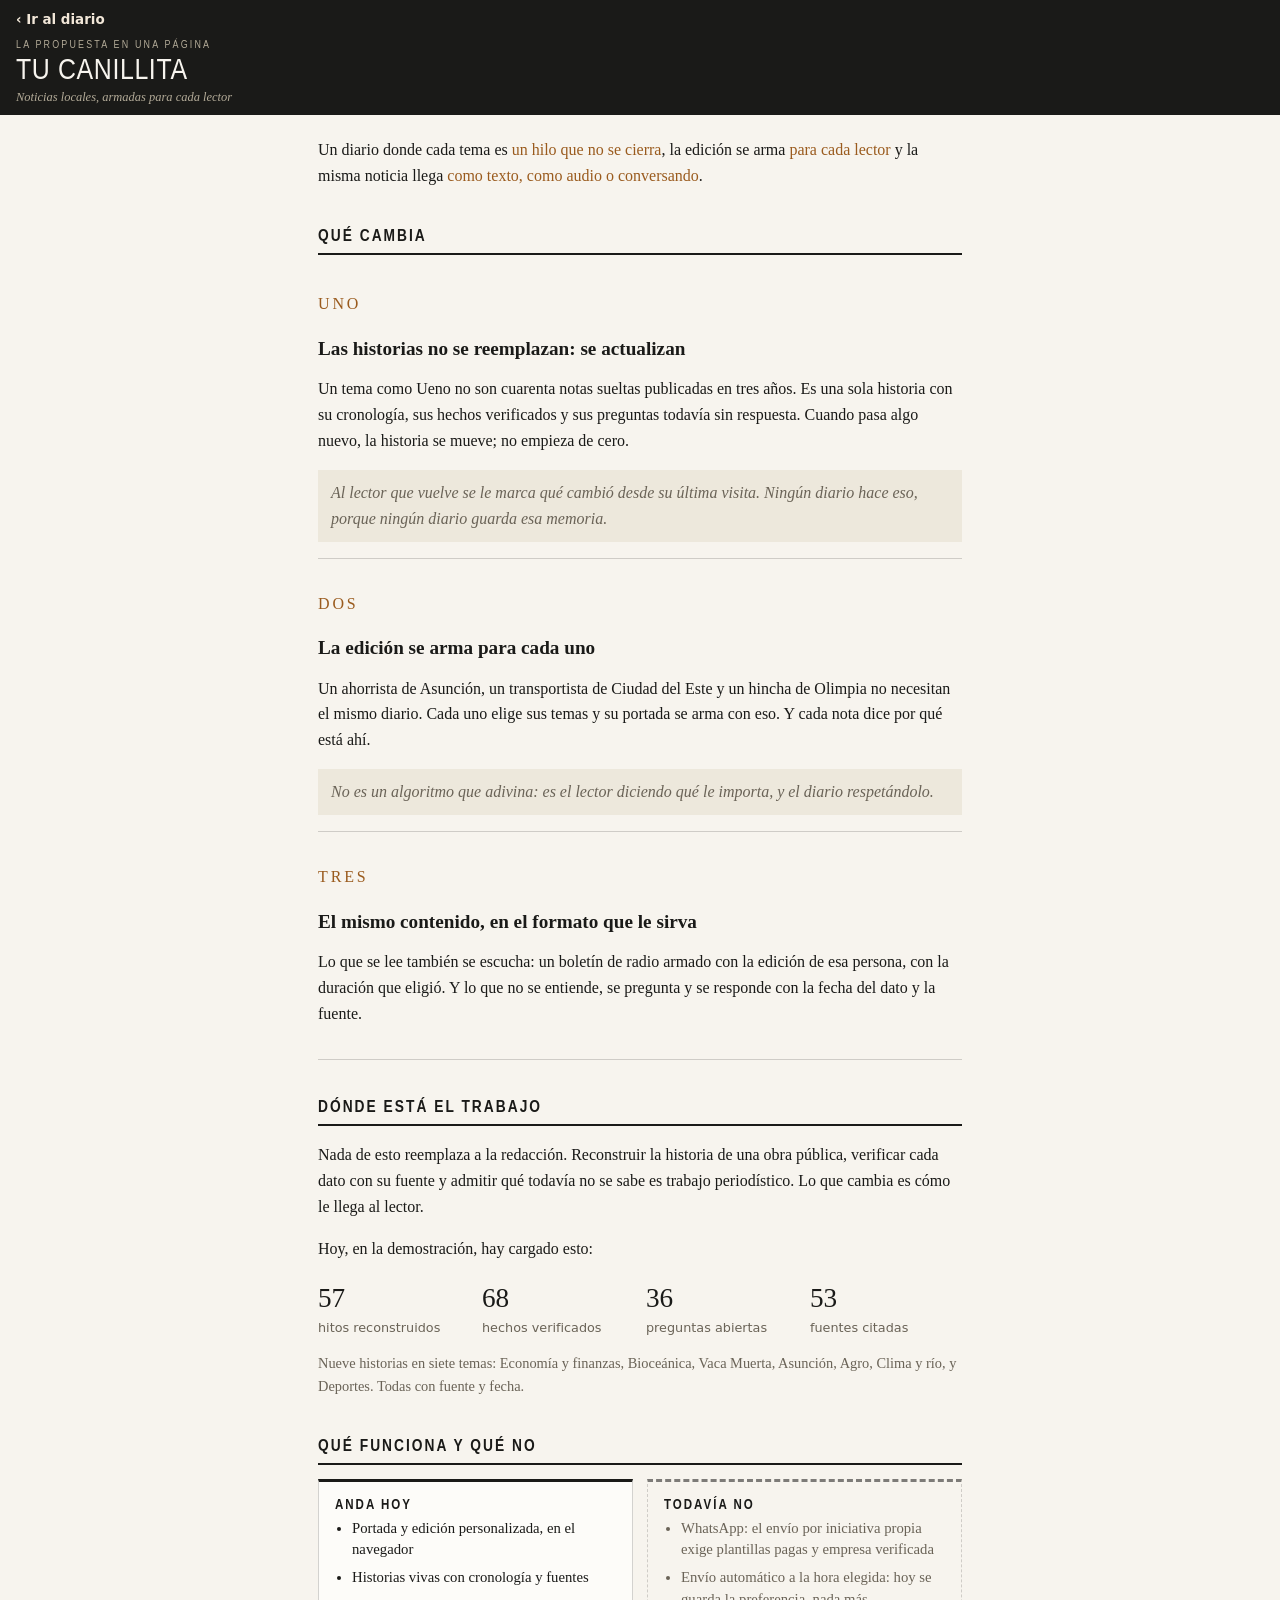
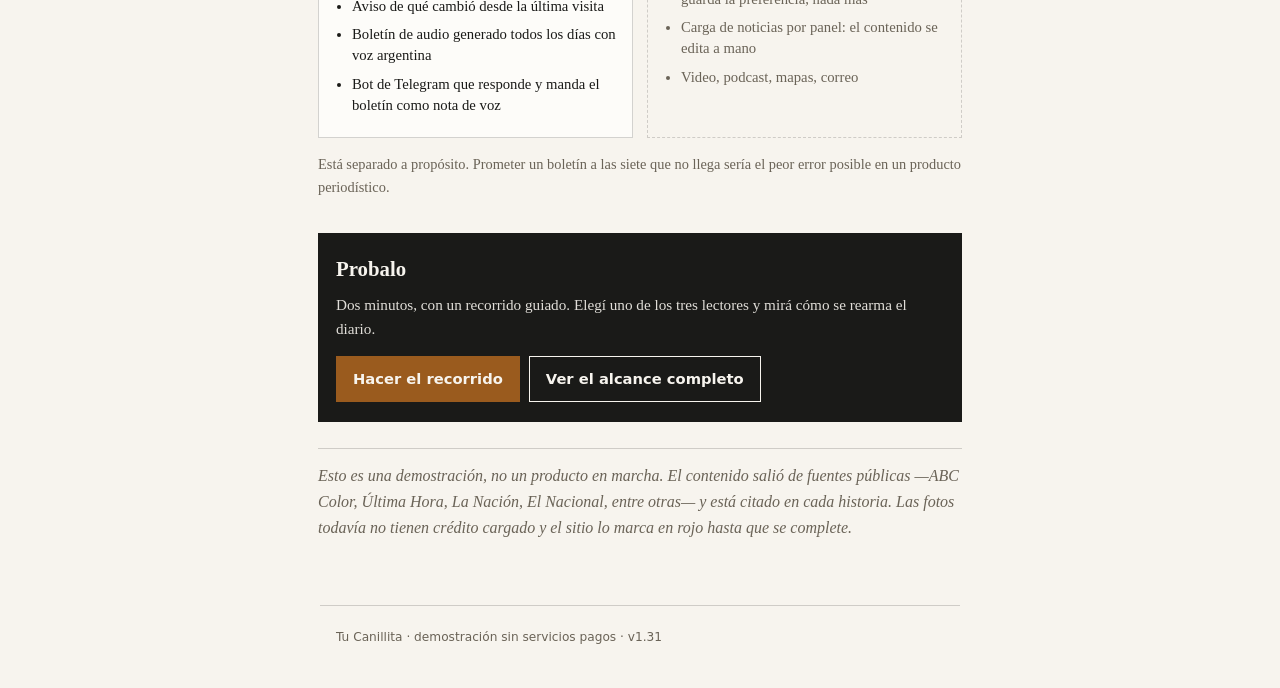
==== pages/propuesta.html @ a7ed0be4 "v1.31.0" ====
<!DOCTYPE html>
<html lang="es-PY">
<head>
  <meta charset="UTF-8">
  <meta name="viewport" content="width=device-width, initial-scale=1">
  <title>Qué es Tu Canillita · la propuesta en una página</title>
  <meta name="description" content="Un diario local donde cada tema es un hilo que sigue, la edición se arma para cada lector y la misma noticia llega como texto, audio o conversación.">
  <link rel="stylesheet" href="../css/styles.css">
  <link rel="stylesheet" href="../css/pages.css">
  <style>
    /* Estilos propios de la propuesta: es un documento, no una pantalla del diario */
    .prop { max-width: 680px; margin: 0 auto; padding: 0 18px 48px; }

    .prop__lead {
      margin: 22px 0 0;
      font-family: var(--display);
      font-size: 1.28rem;
      line-height: 1.5;
    }
    .prop__lead strong { font-weight: 400; color: var(--ocre); }

    .prop h2 {
      margin: 34px 0 4px;
      padding-bottom: 5px;
      border-bottom: 2px solid var(--tinta);
      font-family: var(--condensada);
      font-size: 1.05rem;
      letter-spacing: .12em;
      text-transform: uppercase;
    }

    .prop h3 {
      margin: 20px 0 5px;
      font-family: var(--display);
      font-size: 1.2rem;
      line-height: 1.2;
    }

    .prop p { font-family: var(--display); font-size: 1rem; line-height: 1.62; }
    .prop p.chico { font-size: .9rem; color: var(--tinta-suave); }

    /* Los tres pilares */
    .pilar { padding: 16px 0; border-bottom: 1px solid var(--linea); }
    .pilar__num {
      font-family: var(--condensada);
      font-size: .8rem; letter-spacing: .18em;
      text-transform: uppercase; color: var(--ocre);
    }
    .pilar__contra {
      margin: 8px 0 0; padding: 10px 13px;
      background: var(--papel-viejo);
      font-family: var(--display); font-style: italic;
      font-size: .92rem; line-height: 1.5; color: var(--tinta-suave);
    }

    /* Números */
    .cifras {
      display: grid; grid-template-columns: repeat(2, 1fr);
      gap: 12px; margin: 14px 0 0; padding: 0; list-style: none;
    }
    @media (min-width: 520px) { .cifras { grid-template-columns: repeat(4, 1fr); } }
    .cifras li { font-family: var(--interfaz); font-size: .8rem; color: var(--tinta-suave); }
    .cifras strong {
      display: block; font-family: var(--display);
      font-size: 1.7rem; font-weight: 400; color: var(--tinta);
    }

    /* Hoy / después */
    .estado { display: grid; gap: 14px; margin-top: 14px; }
    @media (min-width: 620px) { .estado { grid-template-columns: 1fr 1fr; } }
    .estado__col { padding: 14px 16px; border: 1px solid var(--linea); }
    .estado__col--hoy { border-top: 3px solid var(--tinta); background: var(--burbuja-in); }
    .estado__col--luego { border-top: 3px solid var(--filete); border-style: dashed; }
    .estado h3 { margin-top: 0; font-family: var(--condensada);
      font-size: .88rem; letter-spacing: .14em; text-transform: uppercase; }
    .estado ul { margin: 0; padding-left: 17px; }
    .estado li {
      margin-bottom: 7px; font-family: var(--display);
      font-size: .92rem; line-height: 1.45;
    }
    .estado--luego li { color: var(--tinta-suave); }

    /* Llamado final */
    .probar {
      margin: 34px 0 0; padding: 20px 18px;
      background: var(--tinta); color: var(--papel);
    }
    .probar h2 {
      margin: 0 0 8px; border: 0; padding: 0;
      color: var(--papel); font-size: 1.3rem;
      font-family: var(--display); letter-spacing: 0; text-transform: none;
    }
    .probar p { margin: 0 0 14px; font-size: .95rem; opacity: .9; }
    .probar__acciones { display: flex; flex-wrap: wrap; gap: 9px; }
    .probar .btn--primary { background: var(--ocre); border-color: var(--ocre); color: var(--papel); }
    .probar .btn--ghost { color: var(--papel); border-color: var(--papel); }

    .aclara {
      margin-top: 26px; padding-top: 14px;
      border-top: 1px solid var(--linea);
      font-family: var(--display); font-style: italic;
      font-size: .88rem; line-height: 1.55; color: var(--tinta-suave);
    }
  </style>
</head>
<body class="page">

  <header class="masthead">
    <a class="volver" href="../index.html">‹ Ir al diario</a>
    <p class="masthead__eyebrow">La propuesta en una página</p>
    <h1 class="masthead__title">Tu Canillita</h1>
    <p class="masthead__line">Noticias locales, armadas para cada lector</p>
  </header>

  <main class="prop">

    <p class="prop__lead">
      Un diario donde cada tema es <strong>un hilo que no se cierra</strong>,
      la edición se arma <strong>para cada lector</strong> y la misma noticia
      llega <strong>como texto, como audio o conversando</strong>.
    </p>

    <h2>Qué cambia</h2>

    <div class="pilar">
      <p class="pilar__num">Uno</p>
      <h3>Las historias no se reemplazan: se actualizan</h3>
      <p>
        Un tema como Ueno no son cuarenta notas sueltas publicadas en tres
        años. Es una sola historia con su cronología, sus hechos verificados y
        sus preguntas todavía sin respuesta. Cuando pasa algo nuevo, la
        historia se mueve; no empieza de cero.
      </p>
      <p class="pilar__contra">
        Al lector que vuelve se le marca qué cambió desde su última visita.
        Ningún diario hace eso, porque ningún diario guarda esa memoria.
      </p>
    </div>

    <div class="pilar">
      <p class="pilar__num">Dos</p>
      <h3>La edición se arma para cada uno</h3>
      <p>
        Un ahorrista de Asunción, un transportista de Ciudad del Este y un
        hincha de Olimpia no necesitan el mismo diario. Cada uno elige sus
        temas y su portada se arma con eso. Y cada nota dice por qué está ahí.
      </p>
      <p class="pilar__contra">
        No es un algoritmo que adivina: es el lector diciendo qué le importa,
        y el diario respetándolo.
      </p>
    </div>

    <div class="pilar">
      <p class="pilar__num">Tres</p>
      <h3>El mismo contenido, en el formato que le sirva</h3>
      <p>
        Lo que se lee también se escucha: un boletín de radio armado con la
        edición de esa persona, con la duración que eligió. Y lo que no se
        entiende, se pregunta y se responde con la fecha del dato y la fuente.
      </p>
    </div>

    <h2>Dónde está el trabajo</h2>
    <p>
      Nada de esto reemplaza a la redacción. Reconstruir la historia de una
      obra pública, verificar cada dato con su fuente y admitir qué todavía no
      se sabe es trabajo periodístico. Lo que cambia es cómo le llega al lector.
    </p>
    <p>Hoy, en la demostración, hay cargado esto:</p>
    <ul class="cifras">
      <li><strong>57</strong>hitos reconstruidos</li>
      <li><strong>68</strong>hechos verificados</li>
      <li><strong>36</strong>preguntas abiertas</li>
      <li><strong>53</strong>fuentes citadas</li>
    </ul>
    <p class="chico">
      Nueve historias en siete temas: Economía y finanzas, Bioceánica, Vaca
      Muerta, Asunción, Agro, Clima y río, y Deportes. Todas con fuente y
      fecha.
    </p>

    <h2>Qué funciona y qué no</h2>
    <div class="estado">
      <div class="estado__col estado__col--hoy">
        <h3>Anda hoy</h3>
        <ul>
          <li>Portada y edición personalizada, en el navegador</li>
          <li>Historias vivas con cronología y fuentes</li>
          <li>Aviso de qué cambió desde la última visita</li>
          <li>Boletín de audio generado todos los días con voz argentina</li>
          <li>Bot de Telegram que responde y manda el boletín como nota de voz</li>
        </ul>
      </div>
      <div class="estado__col estado__col--luego estado--luego">
        <h3>Todavía no</h3>
        <ul>
          <li>WhatsApp: el envío por iniciativa propia exige plantillas pagas y empresa verificada</li>
          <li>Envío automático a la hora elegida: hoy se guarda la preferencia, nada más</li>
          <li>Carga de noticias por panel: el contenido se edita a mano</li>
          <li>Video, podcast, mapas, correo</li>
        </ul>
      </div>
    </div>
    <p class="chico">
      Está separado a propósito. Prometer un boletín a las siete que no llega
      sería el peor error posible en un producto periodístico.
    </p>

    <section class="probar">
      <h2>Probalo</h2>
      <p>
        Dos minutos, con un recorrido guiado. Elegí uno de los tres lectores y
        mirá cómo se rearma el diario.
      </p>
      <div class="probar__acciones">
        <a class="btn btn--primary" href="../index.html?demo=1">Hacer el recorrido</a>
        <a class="btn btn--ghost" href="vision.html">Ver el alcance completo</a>
      </div>
    </section>

    <p class="aclara">
      Esto es una demostración, no un producto en marcha. El contenido salió de
      fuentes públicas —ABC Color, Última Hora, La Nación, El Nacional, entre
      otras— y está citado en cada historia. Las fotos todavía no tienen
      crédito cargado y el sitio lo marca en rojo hasta que se complete.
    </p>

  </main>

  <footer class="page__foot">
    <p>Tu Canillita · demostración sin servicios pagos · <span id="version-label"></span></p>
  </footer>

  <script src="../js/version.js"></script>
  <script>
    var el = document.getElementById('version-label');
    if (el && window.Canillita && Canillita.versionLabel) el.textContent = Canillita.versionLabel();
  </script>
</body>
</html>
---- css/styles.css ----
/*
 * styles.css — Tu Canillita
 * ---------------------------------
 * Mobile first. Identidad de diario de provincia: chapa en negativo, filetes
 * horizontales, volantas en recuadro y el ocre de las bardas como acento.
 * El canal se sugiere, no se copia: colores y tipografías propias.
 *
 * Tokens en :root — cambiar acá cambia todo.
 */

:root {
  /* Color — tinta sobre papel, con el ocre de las bardas como único acento */
  --tinta:        #1A1A18;
  --tinta-suave:  #6A6357;
  --papel:        #F7F4EE;
  --papel-viejo:  #EDE8DC;
  --burbuja-in:   #FDFCF9;
  --burbuja-out:  #E7DFCE;
  --ocre:         #9A5B1E;
  --ocre-claro:   #F2E7D8;
  --destacado:    #EBD9B4;
  --rojo:         #8C1D18;

  /* Señal: se usa SOLO para "esto cambió". Si aparece en otro lado pierde el
     significado, que es exactamente lo que le pasó al ocre. */
  --senal:        #0E4C5C;
  --senal-vivo:   #37D0E8;
  --senal-suave:  #8FD8E6;
  --senal-papel:  #EAF6F8;
  /* Tonos que estaban escritos a mano en el resto de la hoja */
  --tinta-clara:  #B3AB98;
  --ocre-vivo:    #C9922B;
  --ocre-hondo:   #7C4818;
  --ocre-papel:   #FBF0D8;
  --rojo-papel:   #FBEDEB;
  --rojo-hondo:   #7A2018;
  --senal-honda:  #0A3A46;
  --papel-tenue:  #F2F0EB;

  /* Acento del ecosistema. En el tema propio no se usa. */
  --marca:        transparent;
  --marca-papel:  transparent;

  --linea:        rgba(26, 26, 24, .18);
  --filete:       rgba(26, 26, 24, .55);

  /* Tipografía: serifa para leer, condensada para la chapa y las volantas */
  --display:    Georgia, "Iowan Old Style", "Times New Roman", serif;
  --condensada: "Arial Narrow", "Roboto Condensed", "Liberation Sans Narrow",
                "Helvetica Neue", Arial, sans-serif;
  --texto:      Georgia, "Iowan Old Style", "Times New Roman", serif;
  --interfaz:   system-ui, -apple-system, "Segoe UI", Roboto, Arial, sans-serif;

  /* Un diario no tiene esquinas redondeadas */
  --radio: 2px;
  --gap: 12px;
  --ancho: 480px;
}

* { box-sizing: border-box; }

html, body {
  margin: 0;
  padding: 0;
}

body {
  background: var(--papel);
  color: var(--tinta);
  font-family: var(--interfaz);
  font-size: 16px;
  line-height: 1.5;
  -webkit-text-size-adjust: 100%;
}

.visually-hidden {
  position: absolute;
  width: 1px; height: 1px;
  padding: 0; margin: -1px;
  overflow: hidden; clip: rect(0 0 0 0);
  white-space: nowrap; border: 0;
}

/* Foco visible siempre: requisito de accesibilidad básica */
:focus-visible {
  outline: 3px solid var(--destacado);
  outline-offset: 2px;
}

/* ------------------------------------------------------------- cabecera */

/* La chapa va en negativo, como el cabezal impreso de un diario local */
.masthead {
  padding: 10px 16px 8px;
  background: var(--tinta);
  color: var(--papel);
}

.masthead__eyebrow {
  margin: 0;
  font-family: var(--condensada);
  font-size: .68rem;
  letter-spacing: .2em;
  text-transform: uppercase;
  color: var(--tinta-clara);
}

.masthead__title {
  margin: 1px 0 0;
  font-family: var(--condensada);
  /* font-stretch ayuda donde la variante estrecha existe pero no tiene nombre */
  font-stretch: 87.5%;
  font-size: clamp(1.45rem, 6.4vw, 1.9rem);
  font-weight: 400;
  letter-spacing: .02em;
  line-height: 1.05;
  text-transform: uppercase;
}

.masthead__line {
  margin: 3px 0 0;
  font-family: var(--display);
  font-size: .78rem;
  font-style: italic;
  color: var(--tinta-clara);
}

/* Fecha y edición, entre filetes: el corondel del diario */
.dateline {
  display: flex;
  justify-content: space-between;
  gap: 10px;
  max-width: var(--ancho);
  margin: 0 auto;
  padding: 6px 16px;
  border-bottom: 2px solid var(--tinta);
  font-family: var(--interfaz);
  font-size: .76rem;
  color: var(--tinta-suave);
}

/*
 * Edición Grupo América.
 *
 * No es otra hoja de estilos ni otra aplicación: solo cambian el acento y el
 * negro exacto. El ocre sigue siendo el color de Tu Canillita; el rojo
 * aparece únicamente donde habla el ecosistema: procedencia, marcas y el
 * esquema de integración.
 *
 * OJO con el rojo: está medido sobre el logotipo de Tu Canillita que viene en
 * la presentación del directorio (mediana de 11.331 píxeles plenos), no sobre
 * el manual de marca de Grupo América, que todavía no tenemos. Si el grupo
 * manda su logotipo o su guía, esta línea es lo único que hay que cambiar.
 *
 * Contraste medido: 5,60:1 sobre blanco, 5,28:1 sobre el papel y 5,60:1 con
 * blanco encima; pasa AA en los dos sentidos. Sobre el negro de la chapa baja,
 * y por eso ahí se usa solo en separadores y filetes, nunca en texto chico.
 */
:root[data-tema="grupo"] {
  --tinta:        #16161A;   /* el negro de la cabecera */
  --marca:        #D00D16;   /* el rojo del logotipo, medido */
  --marca-papel:  #FBECEC;   /* el mismo rojo al 8% */
  --senal:        #1F3A5F;   /* azul de apoyo, para lo que cambió */
  --senal-vivo:   #3F7CB0;
  --senal-suave:  #A3C2DC;
  --senal-papel:  #EDF3F9;
  --linea:        rgba(22, 22, 26, .18);
  --filete:       rgba(22, 22, 26, .55);
}

/*
 * El ocre sigue siendo el acento y acá no se cambia de raíz: teñir --ocre de
 * rojo se llevaría puestas la cronología, los números y las pestañas, que ya
 * funcionan como están.
 *
 * La excepción es el lector elegido. Es lo único de esa pantalla que queda
 * pintado con el color de la otra identidad, y se nota: la cabecera dice rojo
 * y el botón activo contesta marrón.
 */
:root[data-tema="grupo"] .persona.is-activa {
  background: var(--marca);
  border-color: var(--marca);
}

/* --------------------------------------------------------------- página */

.stage {
  max-width: var(--ancho);
  margin: 0 auto;
  padding: 16px 12px 32px;
}

/* ------------------------------------------------------------- teléfono */

.phone {
  display: flex;
  flex-direction: column;
  background: var(--papel-viejo);
  border: 1px solid var(--filete);
  overflow: hidden;
}

.phone__bar {
  display: flex;
  align-items: center;
  gap: 10px;
  padding: 9px 12px;
  background: var(--tinta);
  color: var(--papel);
}

.phone__avatar {
  width: 36px; height: 36px;
  flex: 0 0 36px;
  display: grid;
  place-items: center;
  background: var(--ocre);
  color: var(--papel);
  font-family: var(--condensada);
  font-size: .9rem;
  letter-spacing: .05em;
}

.phone__id { min-width: 0; }

.phone__name {
  margin: 0;
  font-family: var(--condensada);
  font-stretch: 87.5%;
  font-size: .98rem;
  letter-spacing: .04em;
  text-transform: uppercase;
}

.phone__status {
  margin: 0;
  font-family: var(--display);
  font-size: .72rem;
  font-style: italic;
  color: var(--tinta-clara);
}

/* Nota del editor, no cartel de advertencia */
.phone__disclaimer {
  margin: 0;
  padding: 5px 12px;
  background: var(--papel);
  border-bottom: 1px solid var(--filete);
  font-family: var(--condensada);
  font-size: .7rem;
  letter-spacing: .1em;
  text-transform: uppercase;
  text-align: center;
  color: var(--tinta-suave);
}

/* ----------------------------------------------------------- mensajería */

.chat-log {
  height: clamp(280px, 46vh, 520px);
  overflow-y: auto;
  padding: 12px;
  display: flex;
  flex-direction: column;
  gap: 10px;
  scroll-behavior: smooth;
}

.msg {
  display: flex;
  max-width: 92%;
}

.msg--in  { align-self: flex-start; }
.msg--out { align-self: flex-end; max-width: 82%; }

/* El agente habla desde el papel: sin globo de color, con filete */
.bubble {
  position: relative;
  padding: 10px 12px 22px;
  background: var(--burbuja-in);
  border: 1px solid var(--linea);
  border-top: 2px solid var(--tinta);
  font-family: var(--display);
  font-size: .95rem;
  line-height: 1.55;
  word-wrap: break-word;
}

/* El lector, en el margen: recuadro simple sin filete superior */
.msg--out .bubble {
  background: var(--burbuja-out);
  border: 1px solid var(--linea);
  border-top: 1px solid var(--linea);
  font-family: var(--interfaz);
  font-size: .9rem;
}

.bubble__text strong {
  font-family: var(--condensada);
  font-weight: 400;
  font-size: 1.06em;
  letter-spacing: .02em;
  text-transform: uppercase;
}

.bubble__text em {
  font-style: italic;
  color: var(--tinta-suave);
}

.bubble time {
  position: absolute;
  right: 10px;
  bottom: 6px;
  font-family: var(--condensada);
  font-size: .68rem;
  letter-spacing: .06em;
  color: var(--tinta-suave);
}

/* Guion de radio: se lee como texto aunque no haya voz */
.msg--script .bubble {
  background: var(--ocre-claro);
  border-top-color: var(--ocre);
}

.bubble__tag {
  font-family: var(--condensada);
  font-size: .68rem;
  letter-spacing: .16em;
  text-transform: uppercase;
  color: var(--ocre);
  margin-bottom: 6px;
}

/* Enlaces a la edición: pie de nota, no botón de app */
.bubble__links {
  display: flex;
  flex-direction: column;
  gap: 0;
  margin-top: 10px;
  border-top: 1px solid var(--linea);
}

.bubble__link {
  display: block;
  padding: 9px 0;
  border-bottom: 1px solid var(--linea);
  color: var(--ocre);
  font-family: var(--interfaz);
  font-size: .88rem;
  font-weight: 600;
  text-decoration: none;
}

.bubble__link:last-child { border-bottom: 0; }
.bubble__link:hover { color: var(--tinta); }

/* Mensaje de audio: reproductor + guion siempre visible */
.msg--audio .bubble {
  background: var(--ocre-claro);
  border-top-color: var(--ocre);
}

.audio {
  display: flex;
  align-items: center;
  gap: 10px;
  padding-bottom: 10px;
  border-bottom: 1px solid var(--linea);
}

.audio__play,
.audio__stop {
  flex: 0 0 auto;
  width: 42px; height: 42px;
  border: 0;
  border-radius: 0;
  background: var(--ocre);
  color: var(--papel);
  font-size: .95rem;
  cursor: pointer;
}

.audio__stop {
  width: 36px; height: 36px;
  background: transparent;
  border: 1px solid var(--tinta-suave);
  color: var(--tinta-suave);
  font-size: .7rem;
}

.audio__info {
  flex: 1;
  min-width: 0;
  display: flex;
  flex-direction: column;
}

.audio__title {
  font-family: var(--condensada);
  font-size: .95rem;
  letter-spacing: .06em;
  text-transform: uppercase;
}
.audio__state {
  font-family: var(--interfaz);
  font-size: .72rem;
  color: var(--tinta-suave);
}

.msg--audio .guion__texto { padding-top: 10px; }

.msg--audio .guion__linea {
  margin: 0 0 10px;
  padding: 2px 6px;
  border-radius: 4px;
  font-family: var(--display);
  font-size: .92rem;
  line-height: 1.6;
  transition: background .2s ease;
}

/* La línea que se está diciendo en voz alta */
.guion__linea.is-speaking {
  background: var(--destacado);
  box-shadow: -4px 0 0 var(--ocre);
}

/* Fecha del dato y fuentes: parte del contrato de confianza */
.meta {
  margin-top: 10px;
  font-family: var(--interfaz);
  font-size: .75rem;
  color: var(--tinta-suave);
}

.sources {
  margin-top: 10px;
  padding-top: 8px;
  border-top: 1px solid var(--filete);
  display: flex;
  flex-direction: column;
  gap: 3px;
}

.sources__label {
  font-family: var(--condensada);
  font-size: .68rem;
  letter-spacing: .18em;
  text-transform: uppercase;
  color: var(--tinta-suave);
}

.sources a,
.sources span:not(.sources__label) {
  font-family: var(--interfaz);
  font-size: .76rem;
  color: var(--ocre);
  text-decoration: underline;
  text-underline-offset: 2px;
}

/* Indicador de escritura */
.bubble--typing {
  display: flex;
  gap: 4px;
  padding: 12px 14px;
  background: var(--burbuja-in);
}

.bubble--typing span {
  width: 7px; height: 7px;
  border-radius: 50%;
  background: var(--tinta-suave);
  opacity: .45;
  animation: blink 1.1s infinite ease-in-out;
}

.bubble--typing span:nth-child(2) { animation-delay: .18s; }
.bubble--typing span:nth-child(3) { animation-delay: .36s; }

@keyframes blink {
  0%, 60%, 100% { opacity: .25; transform: translateY(0); }
  30%           { opacity: .9;  transform: translateY(-3px); }
}

/* --------------------------------------------------- respuestas rápidas */

.quick-replies {
  display: flex;
  flex-wrap: wrap;
  gap: 8px;
  padding: 10px 12px;
  /* Con menús largos la zona crecía demasiado: se limita y hace scroll */
  max-height: 148px;
  overflow-y: auto;
  background: var(--papel-viejo);
  border-top: 1px solid var(--linea);
}

/* Botones de sección, como los recuadros de una portada */
.quick {
  min-height: 44px;
  padding: 8px 13px;
  border: 1px solid var(--filete);
  border-radius: 0;
  background: var(--burbuja-in);
  color: var(--tinta);
  font-family: var(--interfaz);
  font-size: .88rem;
  cursor: pointer;
}

/* display:flex le gana al atributo hidden si no lo decimos explícitamente */
.quick-replies[hidden] { display: none; }

.quick:hover { background: var(--ocre); border-color: var(--ocre); color: var(--papel); }
.quick:active { transform: translateY(1px); }

/* ------------------------------------------------------------ redactor */

.composer {
  display: flex;
  gap: 8px;
  padding: 10px 12px;
  background: var(--papel);
  border-top: 1px solid var(--linea);
}

.composer__input {
  flex: 1;
  min-width: 0;
  min-height: 46px;
  padding: 10px 12px;
  border: 1px solid var(--filete);
  border-radius: 0;
  background: var(--burbuja-in);
  font-family: var(--interfaz);
  font-size: 1rem;
  color: var(--tinta);
}

.composer__send {
  width: 46px; height: 46px;
  flex: 0 0 46px;
  border: 0;
  border-radius: 0;
  background: var(--tinta);
  color: var(--papel);
  font-size: 1.05rem;
  cursor: pointer;
}

.composer__send:hover { background: var(--ocre-hondo); }

/* Mientras el agente escribe, el redactor se ve apagado */
.composer__input:disabled { background: var(--papel-tenue); color: var(--tinta-suave); }
.composer__send:disabled { background: var(--tinta-suave); cursor: default; }

/* --------------------------------------------------------------- notas */

.notes {
  margin-top: 20px;
  padding: 14px 16px;
  background: var(--burbuja-in);
  border: 1px solid var(--filete);
}

.notes__title {
  margin: 0 0 8px;
  padding-bottom: 6px;
  border-bottom: 1px solid var(--filete);
  font-family: var(--condensada);
  font-size: 1rem;
  letter-spacing: .1em;
  text-transform: uppercase;
}

.notes__list {
  margin: 0;
  padding-left: 18px;
  font-family: var(--display);
  font-size: .92rem;
  line-height: 1.5;
  color: var(--tinta-suave);
}

.notes__list li { margin-bottom: 5px; }

.notes__links {
  display: flex;
  flex-direction: column;
  gap: 6px;
  margin: 14px 0 0;
}

.notes__links a {
  font-family: var(--interfaz);
  font-size: .88rem;
  font-weight: 600;
  color: var(--ocre);
  text-decoration: none;
}

.notes__links a:hover { text-decoration: underline; }

.notes__foot {
  margin: 12px 0 0;
  padding-top: 10px;
  border-top: 1px solid var(--linea);
  font-size: .74rem;
  color: var(--tinta-suave);
}

.notes__source { display: block; margin-top: 2px; }

/* ------------------------------------------------------- pantalla ancha */

@media (min-width: 900px) {
  .stage {
    max-width: 940px;
    display: grid;
    grid-template-columns: minmax(0, 1fr) 300px;
    gap: 24px;
    align-items: start;
    padding-top: 24px;
  }
  .notes { margin-top: 0; position: sticky; top: 24px; }
  .chat-log { height: 66vh; }
}

/* --------------------------------------------------------- accesibilidad */

@media (prefers-reduced-motion: reduce) {
  * { animation-duration: .001ms !important; animation-iteration-count: 1 !important; }
  .chat-log { scroll-behavior: auto; }
}

/* --------------------------------------------- escuchar una respuesta */

.msg--clip { max-width: 88%; }

.clip {
  display: flex;
  align-items: center;
  gap: 10px;
  padding: 8px 12px 8px 8px;
  border: 1px solid var(--linea);
  border-left: 4px solid var(--ocre);
  background: var(--burbuja-in);
}

.clip__play {
  flex: 0 0 auto;
  width: 34px; height: 34px;
  border: 0;
  border-radius: 0;
  background: var(--ocre);
  color: var(--papel);
  font-size: .8rem;
  cursor: pointer;
}

.clip__label {
  font-family: var(--interfaz);
  font-size: .86rem;
  color: var(--tinta);
}

/* La chapa dentro de las páginas lleva el enlace de vuelta arriba */
.masthead .volver {
  display: block;
  margin-bottom: 6px;
  color: var(--ocre-claro);
}

/* --------------------------------------------------- barra de secciones */

/* Acceso permanente a la edición y a la historia, como las secciones
   de la portada de un diario. No depende de ningún botón del chat. */
.secciones {
  display: flex;
  gap: 18px;
  max-width: var(--ancho);
  margin: 0 auto;
  padding: 8px 16px;
  border-bottom: 1px solid var(--filete);
}

.secciones a {
  font-family: var(--interfaz);
  font-size: .92rem;
  font-weight: 600;
  color: var(--tinta);
  text-decoration: none;
  border-bottom: 2px solid transparent;
  padding-bottom: 2px;
}

.secciones a:hover { border-bottom-color: var(--ocre); color: var(--ocre); }

/* El canal real, a la vista dentro del simulador */
.phone__disclaimer a {
  color: var(--ocre);
  font-weight: 600;
}
---- css/pages.css ----
/*
 * pages.css — edición personalizada e historia viva
 * -------------------------------------------------
 * Usa los tokens de styles.css. Acá va solo lo propio de las páginas largas.
 *
 * Criterio de diario de provincia: chapa en negativo, filetes horizontales,
 * volantas en recuadro ocre y todo el texto de lectura en serifa. El estado de
 * cada tramo se lee de un vistazo sin depender únicamente del color.
 */

.page {
  background: var(--papel);
}

.page__body {
  max-width: 640px;
  margin: 0 auto;
  padding: 0 16px 40px;
}

.page__foot {
  max-width: 640px;
  margin: 0 auto;
  padding: 20px 16px 40px;
  border-top: 1px solid var(--linea);
  font-size: .76rem;
  color: var(--tinta-suave);
}

.page__foot p { margin: 2px 0; }

.volver {
  display: inline-block;
  margin-bottom: 12px;
  font-size: .84rem;
  font-weight: 600;
  color: var(--ocre);
  text-decoration: none;
}

.volver:hover { text-decoration: underline; }

/* --------------------------------------------------- cabecera de edición */

.edicion-head {
  padding: 0 0 14px;
  border-bottom: 2px solid var(--tinta);
}

.edicion-head > * {
  max-width: 640px;
  margin-left: auto;
  margin-right: auto;
  padding-left: 16px;
  padding-right: 16px;
}

.edicion-head .volver { display: block; padding-top: 10px; }

.edicion-head__saludo {
  margin: 12px auto 4px;
  font-family: var(--display);
  font-style: italic;
  font-size: 1.15rem;
  color: var(--tinta-suave);
}

.edicion-head__meta {
  margin: 0 auto;
  font-family: var(--interfaz);
  font-size: .82rem;
  color: var(--tinta-suave);
}

.edicion-head__intereses {
  margin: 12px auto 0;
  font-family: var(--interfaz);
  font-size: .84rem;
  color: var(--tinta-suave);
}

.tag {
  display: inline-block;
  margin: 2px 0 2px 6px;
  padding: 3px 9px;
  border: 1px solid var(--filete);
  background: transparent;
  color: var(--tinta);
  font-weight: 600;
}

/* ----------------------------------------------- cabecera historia viva */

.viva-head {
  padding: 18px 16px 22px;
  background: var(--tinta);
  color: var(--papel);
}

.viva-head > * {
  max-width: 640px;
  margin-left: auto;
  margin-right: auto;
}

.viva-head .volver { color: var(--destacado); display: block; }

.viva-head__eyebrow {
  margin: 10px auto 0;
  font-family: var(--condensada);
  font-size: .72rem;
  letter-spacing: .2em;
  text-transform: uppercase;
  color: var(--ocre-claro);
}

.viva-head__titulo {
  margin: 4px auto 6px;
  font-family: var(--condensada);
  font-stretch: 87.5%;
  font-size: clamp(2rem, 10vw, 2.8rem);
  letter-spacing: .02em;
  text-transform: uppercase;
  line-height: 1;
}

.viva-head__bajada {
  margin: 0 auto;
  font-family: var(--display);
  font-style: italic;
  font-size: 1.05rem;
  line-height: 1.45;
  opacity: .92;
}

.viva-head__meta {
  margin: 10px auto 0;
  font-size: .76rem;
  opacity: .7;
}

.viva-head__acciones {
  display: flex;
  flex-wrap: wrap;
  gap: 8px;
  margin-top: 16px;
}

/* Índice pegajoso: la historia es larga */
.indice {
  position: sticky;
  top: 0;
  z-index: 5;
  display: flex;
  gap: 4px;
  overflow-x: auto;
  padding: 8px 16px;
  background: var(--papel);
  border-bottom: 1px solid var(--linea);
}

.indice a {
  flex: 0 0 auto;
  padding: 7px 10px;
  border-radius: 0;
  font-family: var(--interfaz);
  font-size: .88rem;
  font-weight: 600;
  color: var(--tinta-suave);
  text-decoration: none;
  white-space: nowrap;
}

.indice a:hover { background: var(--ocre-claro); color: var(--ocre); }

/* -------------------------------------------------------------- bloques */

.bloque {
  padding: 26px 0;
  border-bottom: 1px solid var(--linea);
  scroll-margin-top: 56px;
}

.bloque__titulo {
  margin: 0 0 10px;
  padding-bottom: 5px;
  border-bottom: 2px solid var(--tinta);
  font-family: var(--condensada);
  font-size: 1.05rem;
  letter-spacing: .12em;
  text-transform: uppercase;
  line-height: 1.2;
}

.bloque__sub {
  margin: 22px 0 10px;
  font-family: var(--condensada);
  font-size: .88rem;
  letter-spacing: .1em;
  text-transform: uppercase;
  color: var(--tinta-suave);
}

.bloque__bajada {
  margin: 0 0 14px;
  font-size: .9rem;
  color: var(--tinta-suave);
}

/* --------------------------------------------------------------- notas */

.nota {
  padding: 24px 0;
  border-bottom: 1px solid var(--linea);
}

.nota--principal .nota__titulo { font-size: 1.75rem; }

/* La volanta va en recuadro ocre, como el rótulo de sección impreso */
/* La volanta va en texto, no en recuadro: el ocre relleno se repetía tanto
   que había dejado de ser un acento */
.nota__eyebrow {
  display: block;
  margin: 0 0 5px;
  padding: 0;
  color: var(--ocre);
  font-family: var(--condensada);
  font-size: .78rem;
  letter-spacing: .16em;
  text-transform: uppercase;
}

.nota__titulo {
  margin: 0 0 6px;
  font-family: var(--display);
  font-size: 1.45rem;
  line-height: 1.14;
}

.nota__bajada {
  margin: 0 0 10px;
  font-family: var(--display);
  font-style: italic;
  font-size: 1rem;
  color: var(--tinta-suave);
}

.nota__lectura {
  margin: 0 0 12px;
  font-family: var(--interfaz);
  font-size: .78rem;
  color: var(--tinta-suave);
}

.nota__resumen {
  margin: 0 0 14px;
  font-family: var(--display);
  font-size: 1.02rem;
  line-height: 1.65;
}

.nota__acciones {
  display: flex;
  flex-wrap: wrap;
  gap: 8px;
  margin-top: 14px;
}

/* Aviso de contenido ficticio: imposible de pasar por alto */
.fiction {
  margin: 0 0 12px;
  padding: 10px 12px;
  border: 1px solid var(--rojo);
  background: transparent;
  color: var(--rojo);
  font-family: var(--condensada);
  font-size: .88rem;
  letter-spacing: .04em;
}

/* ----------------------------------------------------------- desplegable */

.mas { margin-top: 6px; }

.mas__btn {
  display: inline-block;
  padding: 11px 16px;
  border: 1px solid var(--filete);
  border-radius: 0;
  background: transparent;
  color: var(--tinta);
  font-family: var(--condensada);
  font-size: .9rem;
  letter-spacing: .08em;
  text-transform: uppercase;
  cursor: pointer;
  list-style: none;
}

.mas__btn::-webkit-details-marker { display: none; }
.mas[open] .mas__btn { background: var(--tinta); border-color: var(--tinta); color: var(--papel); }

.mas__cuerpo { padding-top: 16px; }

.mas__sub {
  margin: 22px 0 8px;
  font-size: .74rem;
  letter-spacing: .16em;
  text-transform: uppercase;
  color: var(--tinta-suave);
}

/* ------------------------------------------------------------- artículo */

.article p {
  margin: 0 0 14px;
  font-family: var(--display);
  font-size: 1rem;
  line-height: 1.7;
}

.article__heading {
  margin: 24px 0 10px;
  font-family: var(--condensada);
  font-size: 1.05rem;
  letter-spacing: .08em;
  text-transform: uppercase;
}

.destacado {
  margin: 0 0 18px;
  font-family: var(--display);
  font-size: 1.15rem;
  line-height: 1.55;
}

/* Letra capitular: el gesto que dice "esto es una nota", no una pantalla */
.destacado::first-letter {
  float: left;
  margin: 4px 7px 0 0;
  font-size: 3.1rem;
  line-height: .8;
  color: var(--ocre);
}

.importa {
  margin: 18px 0;
  padding: 14px 16px;
  background: var(--ocre-claro);
  border-left: 4px solid var(--ocre);
  border-radius: 0;
}

.importa h3 {
  margin: 0 0 6px;
  font-family: var(--condensada);
  font-size: .8rem;
  letter-spacing: .16em;
  text-transform: uppercase;
  color: var(--ocre);
}

.importa p { margin: 0; font-size: .94rem; line-height: 1.6; }

/* --------------------------------------------- qué sabemos / qué falta */

.saber {
  display: grid;
  gap: 14px;
  margin: 18px 0;
}

.saber__col {
  padding: 14px 16px;
  background: var(--burbuja-in);
  border: 1px solid var(--linea);
  border-top: 3px solid var(--tinta);
  border-radius: 0;
}

.saber__col h3 {
  margin: 0 0 10px;
  font-family: var(--condensada);
  font-size: .82rem;
  letter-spacing: .16em;
  text-transform: uppercase;
  color: var(--tinta);
}

.facts {
  margin: 0;
  padding: 0;
  list-style: none;
}

.facts li {
  position: relative;
  margin-bottom: 12px;
  padding-left: 24px;
  font-size: .92rem;
  line-height: 1.55;
}

.facts li::before {
  position: absolute;
  left: 0;
  top: 0;
  font-size: .95rem;
}

.facts--confirmed li::before { content: "✔"; color: var(--ocre); }
.facts--pending li::before { content: "?"; color: var(--rojo); font-weight: 700; }

.fact__date {
  display: block;
  margin-top: 3px;
  font-size: .72rem;
  color: var(--tinta-suave);
}

/* --------------------------------------------------------------- tramos */

.tramos {
  margin: 0;
  padding: 0;
  list-style: none;
}

.tramo {
  margin-bottom: 10px;
  padding: 13px 15px;
  background: var(--burbuja-in);
  border: 1px solid var(--linea);
  border-left: 5px solid var(--tinta-suave);
  border-radius: 0;
  scroll-margin-top: 62px;
}

.tramo--done    { border-left-color: var(--ocre); }
.tramo--partial { border-left-color: var(--ocre-vivo); }
.tramo--blocked { border-left-color: var(--rojo); }

.tramo__head {
  display: flex;
  align-items: center;
  justify-content: space-between;
  gap: 10px;
  margin-bottom: 4px;
}

.tramo__name {
  margin: 0;
  font-family: var(--display);
  font-size: 1.05rem;
}

/* El texto del chip dice el estado: no depende solo del color */
.chip {
  flex: 0 0 auto;
  padding: 3px 8px;
  border-radius: 0;
  font-family: var(--interfaz);
  font-size: .74rem;
  font-weight: 600;
}

.chip--done    { background: var(--ocre-claro); color: var(--ocre); }
.chip--partial { background: var(--ocre-papel); color: var(--ocre-hondo); }
.chip--blocked { background: var(--rojo-papel); color: var(--rojo-hondo); }

.tramo__traza {
  margin: 0 0 6px;
  font-size: .8rem;
  color: var(--tinta-suave);
}

.tramo__estado {
  margin: 0;
  font-size: .9rem;
  font-weight: 600;
}

.tramo__detalle {
  margin: 8px 0 0;
  font-size: .9rem;
  line-height: 1.55;
  color: var(--tinta-suave);
}

/* ----------------------------------------------------------- cronología */

.cronologia {
  margin: 0;
  padding: 0 0 0 22px;
  list-style: none;
  border-left: 2px solid var(--linea);
}

.hito {
  position: relative;
  padding: 0 0 22px 6px;
}

.hito::before {
  content: "";
  position: absolute;
  left: -28px;
  top: 6px;
  width: 9px; height: 9px;
  background: var(--ocre);
  border: 2px solid var(--papel);
}

.hito__date {
  display: block;
  font-family: var(--interfaz);
  font-size: .76rem;
  font-weight: 600;
  color: var(--ocre);
}

.hito__title {
  margin: 3px 0 4px;
  font-family: var(--display);
  font-size: 1.02rem;
}

.hito__text {
  margin: 0;
  font-size: .9rem;
  line-height: 1.55;
}

.hito__source {
  margin: 4px 0 0;
  font-size: .72rem;
  color: var(--tinta-suave);
}

/* Un capítulo con fecha que todavía no ocurrió. El punto va hueco y el texto
   más tenue: tiene que leerse como agenda, nunca como hecho consumado.
   No se usa --senal acá: ese color significa "esto cambió" y nada más. */

.hito--proximo::before {
  background: var(--papel);
  border-color: var(--ocre);
}

.hito--proximo .hito__title,
.hito--proximo .hito__text {
  color: var(--tinta-suave);
}

.hito__pendiente {
  display: inline-block;
  margin: 2px 0 0;
  padding: 1px 6px;
  border: 1px dashed var(--tinta-clara);
  font-family: var(--interfaz);
  font-size: .66rem;
  font-weight: 600;
  letter-spacing: .04em;
  text-transform: uppercase;
  color: var(--tinta-suave);
}

/* -------------------------------------------------------------- fuentes */

.fuentes {
  margin: 0;
  padding: 0;
  list-style: none;
}

.fuente {
  padding: 10px 0;
  border-bottom: 1px solid var(--linea);
  font-family: var(--display);
  font-size: .92rem;
}

.fuente a { color: var(--tinta); text-decoration: none; }
.fuente a:hover { text-decoration: underline; }

.fuente__meta {
  display: block;
  margin-top: 2px;
  font-family: var(--interfaz);
  font-size: .78rem;
  color: var(--tinta-suave);
}

/* ------------------------------------------------------------- boletín */

.bloque--audio .btn { margin-top: 4px; }

.reproductor {
  display: flex;
  flex-wrap: wrap;
  gap: 8px;
}

.reproductor__estado {
  margin: 10px 0 0;
  font-size: .78rem;
  color: var(--tinta-suave);
}

.btn:disabled { opacity: .45; cursor: default; }

.guion__linea {
  margin: 0 0 12px;
  padding: 3px 6px;
  border-radius: 4px;
  font-family: var(--display);
  font-size: 1rem;
  line-height: 1.7;
  transition: background .2s ease;
}

/* La frase que se está diciendo en voz alta */
.guion__linea.is-speaking {
  background: var(--destacado);
  font-weight: 600;
}

.guion {
  margin-top: 16px;
  padding: 16px;
  background: var(--ocre-claro);
  border-left: 4px solid var(--ocre);
  border-radius: 0;
}

.guion__aviso {
  margin: 0 0 12px;
  font-size: .76rem;
  color: var(--tinta-suave);
}

.guion__texto p {
  margin: 0 0 12px;
  font-family: var(--display);
  font-size: 1rem;
  line-height: 1.7;
}

/* ------------------------------------------------------------ preguntar */

.ask {
  display: flex;
  gap: 8px;
  margin-bottom: 14px;
}

.ask__input {
  flex: 1;
  min-width: 0;
  min-height: 46px;
  padding: 10px 12px;
  border: 1px solid var(--filete);
  border-radius: 0;
  background: var(--burbuja-in);
  font-family: var(--interfaz);
  font-size: 1rem;
}

.ask__send {
  min-height: 46px;
  padding: 0 16px;
  border: 0;
  border-radius: 0;
  background: var(--tinta);
  color: var(--papel);
  font-family: var(--condensada);
  font-size: .92rem;
  letter-spacing: .08em;
  text-transform: uppercase;
  cursor: pointer;
}

.sugeridas {
  display: flex;
  flex-wrap: wrap;
  gap: 8px;
}

.sugerida {
  padding: 9px 13px;
  border: 1px solid var(--filete);
  border-radius: 0;
  background: var(--burbuja-in);
  color: var(--tinta);
  font-family: var(--interfaz);
  font-size: .88rem;
  text-decoration: none;
}

.sugerida:hover { background: var(--ocre); border-color: var(--ocre); color: var(--papel); }

/* -------------------------------------------------------------- botones */

.btn {
  display: inline-block;
  min-height: 44px;
  padding: 11px 16px;
  border-radius: 0;
  font-family: var(--interfaz);
  font-size: .92rem;
  font-weight: 600;
  text-decoration: none;
  cursor: pointer;
  border: 1px solid transparent;
}

.btn--primary {
  background: var(--tinta);
  color: var(--papel);
  border-color: var(--tinta);
}

.btn--primary:hover { background: var(--ocre-hondo); }

.btn--ghost {
  background: transparent;
  color: var(--ocre);
  border-color: var(--ocre);
}

.btn--ghost:hover { background: var(--ocre-claro); }

.btn--follow {
  background: transparent;
  color: var(--tinta);
  border-color: var(--tinta);
}

.btn--follow[aria-pressed="true"] {
  background: transparent;
  border-color: var(--tinta);
}

.viva-head .btn--ghost { color: var(--papel); border-color: var(--papel); }
.viva-head .btn--ghost:hover { background: rgba(247, 244, 238, .15); }

.error {
  padding: 14px 16px;
  background: var(--rojo-papel);
  border-left: 4px solid var(--rojo);
  color: var(--rojo-hondo);
}

/* --------------------------------------------------------- dos columnas */

@media (min-width: 720px) {
  .saber { grid-template-columns: 1fr 1fr; }
  .bloque__titulo { font-size: 1.5rem; }
}

/* ------------------------------------------------ velocidad de lectura */

.velocidad {
  display: flex;
  align-items: center;
  flex-wrap: wrap;
  gap: 10px;
  margin-top: 14px;
}

.velocidad__label {
  font-family: var(--interfaz);
  font-size: .8rem;
  color: var(--tinta-suave);
}

.velocidad__opciones {
  display: flex;
  gap: 6px;
}

.velocidad__btn {
  min-height: 40px;
  padding: 8px 12px;
  border: 1px solid var(--filete);
  border-radius: 0;
  background: var(--burbuja-in);
  font-family: var(--interfaz);
  font-size: .86rem;
  color: var(--tinta-suave);
  cursor: pointer;
}

.velocidad__btn.is-active {
  background: var(--tinta);
  border-color: var(--tinta);
  color: var(--papel);
}

/* La barra de secciones acompaña el ancho de lectura de las páginas */
.page .secciones {
  max-width: 640px;
}

/* Barra de escucha dentro de una nota o de un tramo */
.escuchar {
  margin: 12px 0 4px;
}

.tramo .escuchar {
  margin: 10px 0 0;
  border-left-width: 3px;
}

/* Aviso al seguir una historia: explica dónde queda */
.seguir-aviso {
  flex-basis: 100%;
  margin: 4px 0 0;
  font-family: var(--display);
  font-style: italic;
  font-size: .82rem;
  color: var(--ocre);
}

/* ==================================================== portada del diario */

/* Franja de temas: la personalización se ve antes que las noticias */
.temas {
  max-width: 640px;
  margin: 0 auto;
  padding: 10px 16px 12px;
  background: var(--papel-viejo);
  border-bottom: 1px solid var(--linea);
}

.temas__rotulo {
  margin: 0 0 7px;
  font-family: var(--interfaz);
  font-size: .78rem;
  color: var(--tinta-suave);
}

.temas__chips {
  display: flex;
  flex-wrap: wrap;
  gap: 6px;
}

.chip-tema {
  min-height: 36px;
  padding: 6px 11px;
  border: 1px solid var(--filete);
  border-radius: 0;
  background: transparent;
  color: var(--tinta-suave);
  font-family: var(--interfaz);
  font-size: .86rem;
  cursor: pointer;
}

.chip-tema.is-activo {
  background: var(--tinta);
  border-color: var(--tinta);
  color: var(--papel);
}

/* Los temas que todavía no existen se ven, pero no se pueden tocar */
.chip-tema--pronto {
  display: inline-flex;
  align-items: center;
  border-style: dashed;
  opacity: .55;
  cursor: default;
}

.temas__aviso {
  margin: 8px 0 0;
  font-family: var(--display);
  font-style: italic;
  font-size: .82rem;
  color: var(--ocre);
}

/* ------------------------------------------------------ notas de portada */

.portada-nota {
  padding: 18px 0;
  border-bottom: 1px solid var(--linea);
}

.portada-nota__titulo {
  margin: 0 0 6px;
  font-family: var(--display);
  font-size: 1.25rem;
  line-height: 1.14;
}

.portada-nota--principal .portada-nota__titulo { font-size: 1.75rem; }

.portada-nota__titulo a {
  color: var(--tinta);
  text-decoration: none;
}

.portada-nota__titulo a:hover { color: var(--ocre); }

.portada-nota__entrada {
  margin: 10px 0 0;
  font-family: var(--display);
  font-size: 1rem;
  line-height: 1.65;
}

/* La capitular es solo de la nota principal: si va en todas, pierde fuerza */
.portada-nota--principal .portada-nota__entrada::first-letter {
  float: left;
  margin: 4px 7px 0 0;
  font-size: 3rem;
  line-height: .8;
  color: var(--ocre);
}

.vacio {
  padding: 22px 0;
  font-family: var(--display);
  font-style: italic;
  color: var(--tinta-suave);
}

/* ---------------------------------------------------------- el canal --- */

.canal {
  background: var(--tinta);
  color: var(--papel);
  padding: 14px 16px;
}

.canal > * {
  max-width: 640px;
  margin-left: auto;
  margin-right: auto;
}

.canal__frase {
  margin: 0 0 10px;
  font-family: var(--display);
  font-style: italic;
  font-size: 1.1rem;
}

.canal__acciones {
  display: flex;
  flex-wrap: wrap;
  gap: 8px;
}

.canal .btn--primary {
  background: var(--ocre);
  border-color: var(--ocre);
  color: var(--papel);
}

.canal .btn--ghost {
  color: var(--papel);
  border-color: var(--papel);
}

.canal .btn--ghost:hover { background: rgba(247, 244, 238, .15); }

.boletin-audio { width: 100%; margin-top: 4px; }

/* Todo / Mi edición: dos vistas del mismo diario */
.vistas {
  display: flex;
  max-width: 640px;
  margin: 0 auto;
  padding: 0 16px;
  gap: 0;
  border-bottom: 1px solid var(--linea);
}

.vista {
  padding: 9px 14px;
  border: 0;
  border-bottom: 3px solid transparent;
  background: transparent;
  color: var(--tinta-suave);
  font-family: var(--interfaz);
  font-size: .95rem;
  font-weight: 600;
  cursor: pointer;
}

.vista.is-activa {
  color: var(--tinta);
  border-bottom-color: var(--ocre);
}

/* Con varios hilos la barra no entra: se desliza */
.secciones {
  overflow-x: auto;
  -webkit-overflow-scrolling: touch;
  scrollbar-width: none;
}

.secciones::-webkit-scrollbar { display: none; }
.secciones a { flex: 0 0 auto; white-space: nowrap; }

/* Un tema sin hilo cargado todavía no lleva a ningún lado */
.tag--vacio { opacity: .55; }

a.tag { text-decoration: none; }
a.tag:hover { background: var(--tinta); }

/* La acción del canal se separa de las secciones y se marca en ocre */
.secciones__accion {
  margin-left: auto;
  padding-left: 14px;
  border-left: 1px solid var(--linea);
  color: var(--ocre) !important;
}

.secciones__accion:hover {
  border-bottom-color: var(--ocre);
}

/* En pantallas angostas la barra se desliza y el margen automático no aplica */
@media (max-width: 560px) {
  .secciones__accion { margin-left: 0; }
}

/* ============================================================== fotos */

.foto {
  margin: 0 0 12px;
}

.foto img {
  display: block;
  width: 100%;
  height: auto;
}

.foto__credito {
  margin-top: 4px;
  font-family: var(--interfaz);
  font-size: .72rem;
  color: var(--tinta-suave);
}

/* Espacio reservado: dice qué foto va, en vez de dejar un hueco */
.foto__hueco {
  display: flex;
  flex-direction: column;
  justify-content: center;
  gap: 8px;
  padding: 16px;
  background: var(--papel-viejo);
  border: 1px dashed var(--filete);
  color: var(--tinta-suave);
}

.foto--principal .foto__hueco { min-height: 150px; }

.foto__icono {
  font-size: 1.4rem;
  color: var(--ocre);
  line-height: 1;
}

.foto__nota {
  font-family: var(--display);
  font-style: italic;
  font-size: .78rem;
  line-height: 1.45;
  opacity: .85;
}

/* En las secundarias la foto va al costado, chica */
.portada-nota__fila {
  display: flex;
  gap: 12px;
  align-items: flex-start;
}

.portada-nota__texto { flex: 1; min-width: 0; }

.foto--secundaria {
  flex: 0 0 96px;
  width: 96px;
  margin: 0;
}

.foto--secundaria .foto__hueco {
  min-height: 84px;
  padding: 8px;
  align-items: center;
  text-align: center;
}

.foto--secundaria .foto__nota { display: none; }
.foto--secundaria .foto__icono { font-size: 1.2rem; }

@media (min-width: 640px) {
  .foto--secundaria { flex-basis: 140px; width: 140px; }
  .foto--secundaria .foto__hueco { min-height: 105px; }
}

/* ------------------------------------------- jerarquía de la portada */

.portada-nota--principal .portada-nota__titulo {
  font-size: clamp(1.7rem, 7vw, 2.1rem);
  line-height: 1.08;
}

.portada-nota:not(.portada-nota--principal) .portada-nota__titulo {
  font-size: 1.08rem;
  line-height: 1.2;
}

.portada-nota:not(.portada-nota--principal) .nota__bajada {
  font-size: .88rem;
}

.portada-nota--principal { padding-bottom: 24px; }

/* Un crédito sin completar se marca: publicar una foto sin autoría es un error */
.foto__credito--falta {
  color: var(--rojo);
  font-style: italic;
}

/* En la miniatura no entra el crédito: va solo en la foto grande */
.foto--secundaria .foto__credito { display: none; }

/* Por qué esta nota está en tu portada */
.porque {
  margin: 10px 0 0;
  padding-left: 10px;
  border-left: 2px solid var(--ocre);
  font-family: var(--display);
  font-style: italic;
  font-size: .82rem;
  color: var(--tinta-suave);
}

/* El recuento: cuántas de todas las publicadas son tuyas */
.recuento {
  margin: 0 0 4px;
  padding: 12px 0;
  border-bottom: 1px solid var(--linea);
  font-family: var(--display);
  font-size: .95rem;
  color: var(--tinta-suave);
}

.recuento strong {
  font-family: var(--condensada);
  font-size: 1.25em;
  color: var(--ocre);
}

/* ======================================== lectores de ejemplo (demo) */

.personas {
  max-width: 640px;
  margin: 0 auto;
  padding: 10px 16px 12px;
  background: var(--tinta);
  color: var(--papel);
}

.personas__rotulo {
  margin: 0 0 7px;
  font-family: var(--interfaz);
  font-size: .76rem;
  color: var(--tinta-clara);
}

.personas__lista {
  display: flex;
  flex-wrap: wrap;
  gap: 6px;
}

.persona {
  display: flex;
  flex-direction: column;
  gap: 1px;
  padding: 7px 12px;
  border: 1px solid rgba(247, 244, 238, .35);
  border-radius: 0;
  background: transparent;
  color: var(--papel);
  cursor: pointer;
  text-align: left;
}

.persona:hover { border-color: var(--papel); }

.persona.is-activa {
  background: var(--ocre);
  border-color: var(--ocre);
}

.persona__nombre {
  font-family: var(--interfaz);
  font-size: .92rem;
  font-weight: 600;
}

.persona__rol {
  font-family: var(--display);
  font-style: italic;
  font-size: .74rem;
  opacity: .8;
}

.personas__nota {
  margin: 9px 0 0;
  font-family: var(--display);
  font-style: italic;
  font-size: .84rem;
  color: var(--tinta-clara);
}

/* ================================================ novedades desde la visita */

.novedades {
  margin: 0 -16px 18px;
  padding: 14px 16px 16px;
  background: var(--senal);
  color: var(--senal-papel);
}

.novedades__rotulo {
  display: flex;
  align-items: center;
  gap: 7px;
  margin: 0 0 7px;
  font-family: var(--condensada);
  font-size: .76rem;
  letter-spacing: .18em;
  text-transform: uppercase;
  color: var(--senal-suave);
}

/* El punto vivo es lo único que se mueve en toda la portada */
.novedades__punto {
  width: 8px; height: 8px;
  flex: 0 0 8px;
  border-radius: 50%;
  background: var(--senal-vivo);
  animation: latir 2.4s ease-in-out infinite;
}

@keyframes latir {
  0%, 100% { opacity: 1; }
  50%      { opacity: .35; }
}

.novedades__titulo {
  margin: 0 0 11px;
  font-family: var(--display);
  font-size: 1.25rem;
  line-height: 1.2;
}

.novedades__titulo strong {
  font-weight: 400;
  color: var(--senal-vivo);
}

.novedades__texto {
  margin: 0;
  font-family: var(--display);
  font-size: .95rem;
  line-height: 1.55;
  opacity: .92;
}

.novedades__lista {
  margin: 0;
  padding: 0;
  list-style: none;
}

.novedades__lista li {
  border-top: 1px solid rgba(234, 246, 248, .22);
}

.novedades__lista a {
  display: block;
  padding: 9px 0;
  color: var(--senal-papel);
  text-decoration: none;
}

.novedades__lista a:hover .novedades__hilo { color: var(--senal-vivo); }

.novedades__hilo {
  display: block;
  font-family: var(--interfaz);
  font-size: .95rem;
  font-weight: 600;
}

.novedades__hilo::after {
  content: " ›";
  color: var(--senal-vivo);
}

.novedades__detalle {
  display: block;
  margin-top: 1px;
  font-family: var(--display);
  font-style: italic;
  font-size: .85rem;
  opacity: .8;
}

/* Primera visita: se explica la función en vez de inventar novedades */
.novedades--primera .novedades__titulo { margin-bottom: 7px; }

.novedades__simular {
  margin-top: 12px;
  padding: 8px 13px;
  border: 1px solid var(--senal-vivo);
  border-radius: 0;
  background: transparent;
  color: var(--senal-vivo);
  font-family: var(--interfaz);
  font-size: .84rem;
  cursor: pointer;
}

.novedades__simular:hover { background: rgba(55, 208, 232, .12); }

.novedades--quieta { padding-bottom: 14px; }

/* ------------------------------------------------- notas que cambiaron */

.sello-nuevo {
  display: inline-block;
  margin-right: 7px;
  padding: 2px 7px;
  background: var(--senal);
  color: var(--senal-papel);
  font-family: var(--interfaz);
  font-size: .68rem;
  font-weight: 600;
  letter-spacing: .04em;
  text-transform: uppercase;
  vertical-align: 1px;
}

.portada-nota.es-novedad {
  border-left: 3px solid var(--senal);
  padding-left: 12px;
  margin-left: -15px;
}

/* ==================================================== recorrido guiado */

.btn-recorrido {
  margin-top: 11px;
  padding: 8px 13px;
  border: 1px solid var(--senal-vivo);
  border-radius: 0;
  background: transparent;
  color: var(--senal-vivo);
  font-family: var(--interfaz);
  font-size: .86rem;
  font-weight: 600;
  cursor: pointer;
}

.btn-recorrido:hover { background: rgba(55, 208, 232, .12); }

body.recorrido-activo { overflow: hidden; }

.recorrido__fondo {
  position: fixed;
  inset: 0;
  background: rgba(10, 12, 14, .78);
  z-index: 1000;
}

/* El elemento señalado queda por encima del velo, con su propio fondo */
.recorrido-foco {
  position: relative;
  z-index: 1001;
  box-shadow: 0 0 0 3px var(--senal-vivo), 0 0 0 12px rgba(55, 208, 232, .18);
}

/* La franja de temas y la barra de lectores son transparentes por dentro */
.recorrido-foco.personas,
.recorrido-foco.novedades { background-clip: padding-box; }

.recorrido__panel {
  position: fixed;
  left: 0;
  right: 0;
  bottom: 0;
  z-index: 1002;
  max-width: 640px;
  margin: 0 auto;
  padding: 18px 18px 20px;
  background: var(--papel);
  border-top: 4px solid var(--senal);
}

/* Los pasos de apertura y cierre no señalan nada: van centrados */
.recorrido--centrado .recorrido__panel {
  top: 50%;
  bottom: auto;
  transform: translateY(-50%);
  border-top-width: 6px;
}

.recorrido__volanta {
  margin: 0 0 6px;
  font-family: var(--condensada);
  font-size: .76rem;
  letter-spacing: .18em;
  text-transform: uppercase;
  color: var(--senal);
}

.recorrido__titulo {
  margin: 0 0 8px;
  font-family: var(--display);
  font-size: 1.4rem;
  line-height: 1.15;
}

.recorrido--centrado .recorrido__titulo { font-size: 1.75rem; }

.recorrido__texto {
  margin: 0 0 16px;
  font-family: var(--display);
  font-size: 1rem;
  line-height: 1.6;
  color: var(--tinta-suave);
}

.recorrido__acciones {
  display: flex;
  align-items: center;
  gap: 10px;
}

.recorrido__seguir {
  min-height: 46px;
  padding: 12px 20px;
  border: 0;
  border-radius: 0;
  background: var(--senal);
  color: var(--senal-papel);
  font-family: var(--interfaz);
  font-size: .95rem;
  font-weight: 600;
  cursor: pointer;
}

.recorrido__seguir:hover { background: var(--senal-honda); }

.recorrido__salir {
  min-height: 46px;
  padding: 12px 8px;
  border: 0;
  background: transparent;
  color: var(--tinta-suave);
  font-family: var(--interfaz);
  font-size: .88rem;
  cursor: pointer;
}

.recorrido__salir:hover { color: var(--tinta); }

@media (prefers-reduced-motion: reduce) {
  .novedades__punto { animation: none; }
}

/* Durante el recorrido, el botón para iniciarlo sobra */
body.recorrido-activo .btn-recorrido { display: none; }

/* ============================================ credenciales de la historia */

.credenciales {
  margin: 14px 0 0;
  padding: 12px 14px;
  background: var(--burbuja-in);
  border: 1px solid var(--linea);
  border-top: 3px solid var(--tinta);
}

.credenciales__rotulo {
  margin: 0 0 8px;
  font-family: var(--condensada);
  font-size: .76rem;
  letter-spacing: .16em;
  text-transform: uppercase;
  color: var(--tinta-suave);
}

.credenciales__lista {
  display: grid;
  grid-template-columns: 1fr 1fr;
  gap: 7px 12px;
  margin: 0;
  padding: 0;
  list-style: none;
}

.credenciales__lista li {
  font-family: var(--interfaz);
  font-size: .8rem;
  line-height: 1.3;
  color: var(--tinta-suave);
}

.credenciales__lista strong {
  display: block;
  font-family: var(--display);
  font-size: 1.35rem;
  font-weight: 400;
  color: var(--tinta);
}

.credenciales__nota {
  margin: 10px 0 0;
  padding-top: 9px;
  border-top: 1px solid var(--linea);
  font-family: var(--display);
  font-style: italic;
  font-size: .82rem;
  line-height: 1.45;
  color: var(--tinta-suave);
}

/* =============================================== dónde conversar */

.canal-elector__fondo {
  position: fixed;
  inset: 0;
  background: rgba(10, 12, 14, .72);
  z-index: 1100;
}

.canal-elector__panel {
  position: fixed;
  left: 0; right: 0; bottom: 0;
  z-index: 1101;
  max-width: 640px;
  margin: 0 auto;
  padding: 18px;
  background: var(--papel);
  border-top: 4px solid var(--tinta);
}

.canal-elector__volanta {
  margin: 0 0 4px;
  font-family: var(--condensada);
  font-size: .76rem;
  letter-spacing: .18em;
  text-transform: uppercase;
  color: var(--ocre);
}

.canal-elector__titulo {
  margin: 0 0 14px;
  font-family: var(--display);
  font-size: 1.35rem;
}

.canal-elector__opcion {
  display: block;
  padding: 12px 14px;
  margin-bottom: 8px;
  border: 1px solid var(--filete);
  color: var(--tinta);
  text-decoration: none;
}

.canal-elector__opcion--fuerte {
  background: var(--tinta);
  border-color: var(--tinta);
  color: var(--papel);
}

.canal-elector__opcion:hover { border-color: var(--ocre); }

.canal-elector__nombre {
  display: block;
  font-family: var(--interfaz);
  font-size: 1rem;
  font-weight: 600;
}

.canal-elector__detalle {
  display: block;
  margin-top: 1px;
  font-family: var(--display);
  font-style: italic;
  font-size: .84rem;
  opacity: .8;
}

.canal-elector__pronto {
  margin: 12px 0 0;
  padding-top: 11px;
  border-top: 1px solid var(--linea);
  font-family: var(--display);
  font-size: .84rem;
  line-height: 1.5;
  color: var(--tinta-suave);
}

.canal-elector__cerrar {
  margin-top: 12px;
  padding: 10px 0;
  border: 0;
  background: transparent;
  color: var(--tinta-suave);
  font-family: var(--interfaz);
  font-size: .88rem;
  cursor: pointer;
}

.canal__nota {
  margin: -6px 0 10px;
  font-family: var(--interfaz);
  font-size: .82rem;
  opacity: .75;
}

/* La barra de secciones se desliza; la acción del canal no */
.secciones {
  display: flex;
  align-items: center;
  gap: 0;
  overflow: visible;
}

.secciones__lista {
  display: flex;
  gap: 18px;
  flex: 1 1 auto;
  min-width: 0;
  overflow-x: auto;
  -webkit-overflow-scrolling: touch;
  scrollbar-width: none;

  /*
   * La lista se desliza, pero sin scrollbar el corte se leía como un error:
   * "Vaca Muer" parecía texto roto y no una sección que sigue más allá del
   * borde. El degradado de los últimos píxeles lo convierte en lo que es.
   * Si la lista entra entera no hay nada ahí para desvanecer.
   */
  -webkit-mask-image: linear-gradient(to right, #000 calc(100% - 26px), transparent);
          mask-image: linear-gradient(to right, #000 calc(100% - 26px), transparent);
}

.secciones__lista::-webkit-scrollbar { display: none; }

.secciones__accion {
  flex: 0 0 auto;
  margin-left: 12px;
  padding-left: 12px;
  border-left: 1px solid var(--linea);
  white-space: nowrap;
}

/* Quién sigue el tema */
.firma {
  display: flex;
  flex-wrap: wrap;
  align-items: baseline;
  gap: 6px;
  margin: 10px 0 0;
  padding-top: 9px;
  border-top: 1px solid var(--linea);
}

.firma__rol {
  font-family: var(--condensada);
  font-size: .72rem;
  letter-spacing: .14em;
  text-transform: uppercase;
  color: var(--tinta-suave);
}

.firma__nombre {
  font-family: var(--display);
  font-size: .95rem;
  color: var(--tinta);
}

/* ================================================== programá tu boletín */

.programar {
  margin: 0 -16px;
  padding: 18px 16px 20px;
  background: var(--papel-viejo);
  border-top: 1px solid var(--linea);
  border-bottom: 1px solid var(--linea);
}

.programar__rotulo {
  margin: 0 0 4px;
  font-family: var(--condensada);
  font-size: 1rem;
  letter-spacing: .12em;
  text-transform: uppercase;
}

.programar__bajada {
  margin: 0 0 12px;
  font-family: var(--display);
  font-size: .92rem;
  line-height: 1.5;
  color: var(--tinta-suave);
}

.programar__horarios {
  display: flex;
  flex-wrap: wrap;
  gap: 7px;
}

.horario {
  display: flex;
  flex-direction: column;
  gap: 1px;
  padding: 9px 13px;
  border: 1px solid var(--filete);
  border-radius: 0;
  background: var(--burbuja-in);
  color: var(--tinta);
  cursor: pointer;
  text-align: left;
}

.horario.is-activo {
  background: var(--tinta);
  border-color: var(--tinta);
  color: var(--papel);
}

.horario__hora {
  font-family: var(--display);
  font-size: 1.15rem;
}

.horario__nota {
  font-family: var(--interfaz);
  font-size: .74rem;
  opacity: .75;
}

.programar__canales {
  margin: 13px 0 0;
  font-family: var(--display);
  font-size: .92rem;
  color: var(--tinta);
}

.programar__aviso {
  margin: 8px 0 0;
  font-family: var(--display);
  font-style: italic;
  font-size: .82rem;
  line-height: 1.45;
  color: var(--tinta-suave);
}

/* ======================================== Edición Grupo América */

/* Las cuatro marcas, debajo de la chapa. Secundarias a propósito: son el
   origen del contenido, no la navegación. */
.masthead__marcas {
  margin: 6px 0 0;
  padding-top: 6px;
  border-top: 1px solid rgba(247, 244, 238, .22);
  font-family: var(--interfaz);
  font-size: .74rem;
  letter-spacing: .04em;
  color: var(--tinta-clara);
}

.masthead__marcas span { color: var(--marca); }

/* ---------------------------------------------- procedencia editorial */

.origen {
  display: flex;
  flex-wrap: wrap;
  align-items: baseline;
  gap: 4px 8px;
  margin: 9px 0 0;
  padding: 6px 0 0;
  border-top: 1px solid var(--linea);
}

.origen__rot {
  font-family: var(--condensada);
  font-size: .72rem;
  letter-spacing: .14em;
  text-transform: uppercase;
  color: var(--tinta-suave);
}

.origen__marca {
  font-family: var(--interfaz);
  font-size: .84rem;
  font-weight: 600;
  color: var(--marca);
}

.origen__sep { color: var(--tinta-suave); margin: 0 5px; }

.origen--varias { flex-direction: column; gap: 3px; }
.origen__lista { display: flex; flex-wrap: wrap; align-items: baseline; }


/* Quién pone la voz. Va debajo de cada reproductor, no en un bloque aparte */
.voz-aviso {
  margin: 5px 0 0;
  font-family: var(--display);
  font-style: italic;
  font-size: .78rem;
  line-height: 1.4;
  color: var(--tinta-suave);
}

.escuchar { margin: 12px 0 4px; }
.escuchar .clip { margin: 0; }
.tramo .escuchar { margin: 10px 0 0; }

/* ======================= acentos propios de la Edición Grupo América === */

/* Filete de marca al tope de la página: la firma del ecosistema */
:root[data-tema="grupo"] body::before {
  content: "";
  display: block;
  height: 4px;
  background: var(--marca);
}

:root[data-tema="grupo"] .masthead {
  border-bottom: 1px solid rgba(224, 31, 40, .35);
}

/* Las marcas, con más presencia pero sin volverse navegación */
:root[data-tema="grupo"] .masthead__marcas {
  font-size: .78rem;
  font-weight: 600;
  color: var(--papel);
}

:root[data-tema="grupo"] #edicion-label {
  color: var(--marca);
  font-weight: 600;
}

/* El filete de la fecha toma el rojo del diario */
:root[data-tema="grupo"] .dateline {
  border-bottom-color: var(--marca);
}

/* La caja de credenciales se identifica con el ecosistema */
:root[data-tema="grupo"] .credenciales {
  border-top-color: var(--marca);
}

:root[data-tema="grupo"] .credenciales__rotulo { color: var(--marca); }

/* La volanta de categoría toma el rojo del diario. Es lo que hace que cada
   ficha de la portada se lea como una nota del grupo sin tocar el cuerpo
   del texto, que sigue siendo el de Tu Canillita.

   Va solo acá, sobre papel, donde el rojo da 4,64:1. La volanta de las
   páginas de hilo vive sobre el negro de la cabecera: ahí el mismo rojo cae
   a 3,54:1 y en un cuerpo de .72rem espaciado no se lee, así que conserva el
   ocre claro. */
:root[data-tema="grupo"] .nota__eyebrow { color: var(--marca); }

/* La barra del canal invita con el rojo del diario */
:root[data-tema="grupo"] .canal .btn--primary,
:root[data-tema="grupo"] .probar .btn--primary {
  background: var(--marca);
  border-color: var(--marca);
}

/* Los tramos y las historias seguidas usan el azul de apoyo */
:root[data-tema="grupo"] .btn--follow {
  border-color: var(--senal);
  color: var(--senal);
}

:root[data-tema="grupo"] .secciones__accion {
  color: var(--marca) !important;
}

:root[data-tema="grupo"] .secciones a:hover {
  border-bottom-color: var(--marca);
  color: var(--marca);
}

:root[data-tema="grupo"] .vista.is-activa {
  border-bottom-color: var(--marca);
}

/* El aviso de voz, en la Edición Grupo América, se apoya en el rojo */
:root[data-tema="grupo"] .voz-aviso {
  padding-left: 9px;
  border-left: 2px solid var(--marca);
}
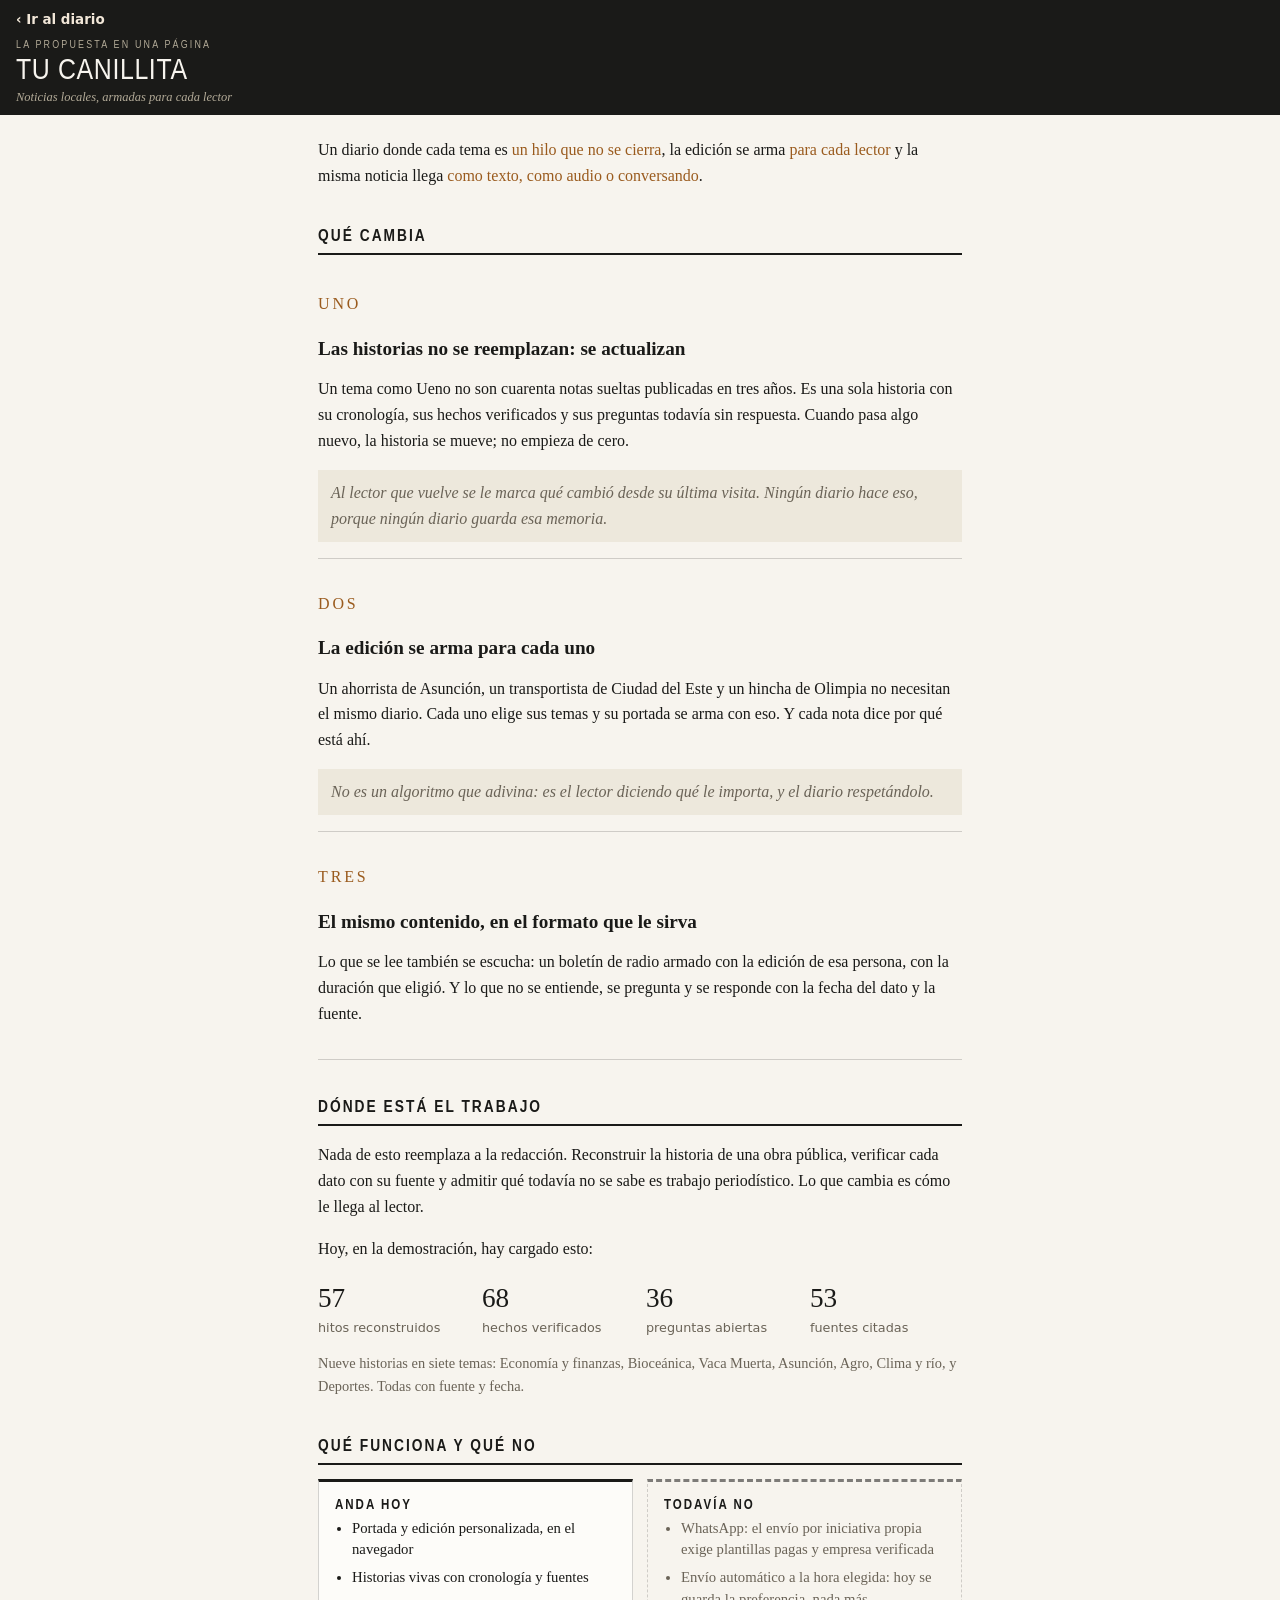
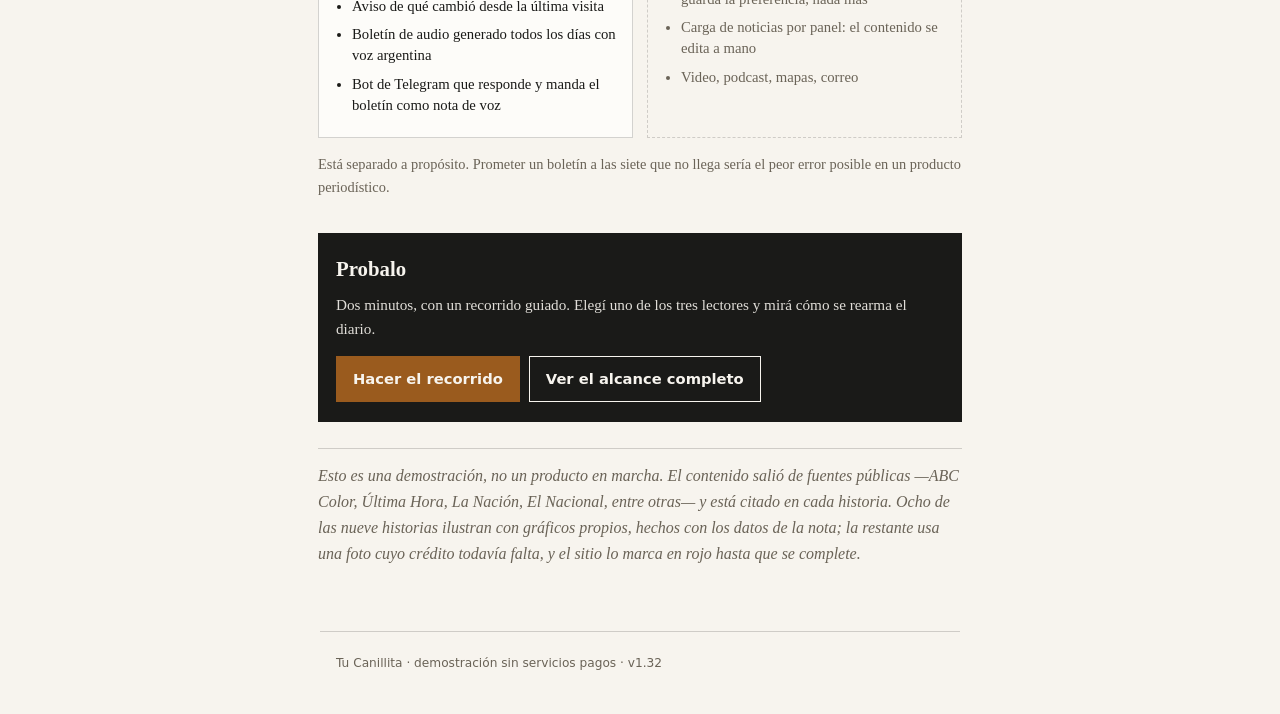
==== commit 24423d71: "v1.32" ====
--- a/pages/propuesta.html
+++ b/pages/propuesta.html
@@ -222,8 +222,10 @@
     <p class="aclara">
       Esto es una demostración, no un producto en marcha. El contenido salió de
       fuentes públicas —ABC Color, Última Hora, La Nación, El Nacional, entre
-      otras— y está citado en cada historia. Las fotos todavía no tienen
-      crédito cargado y el sitio lo marca en rojo hasta que se complete.
+      otras— y está citado en cada historia. Ocho de las nueve historias
+      ilustran con gráficos propios, hechos con los datos de la nota; la
+      restante usa una foto cuyo crédito todavía falta, y el sitio lo marca en
+      rojo hasta que se complete.
     </p>
 
   </main>
